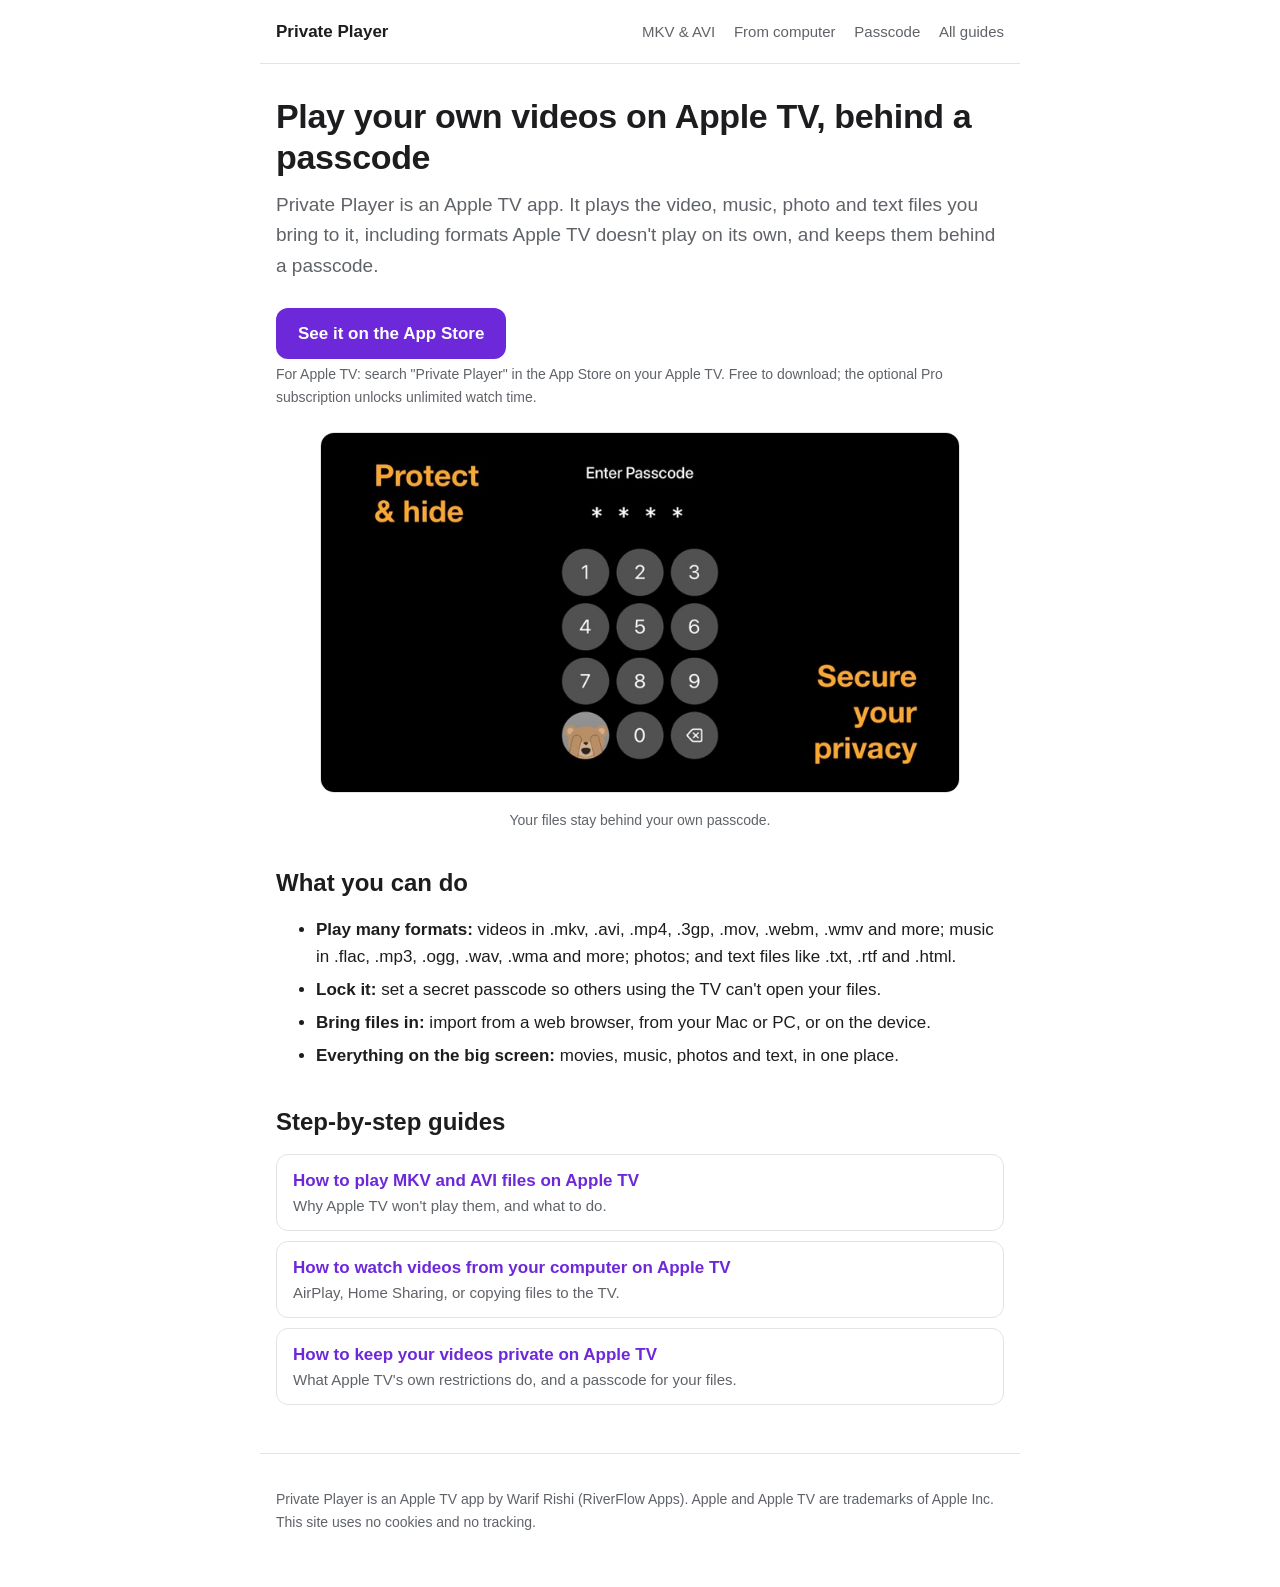
==== index.html @ 62e22e3a "Private Player website: home and three how-to guides Co-Authored-By: Claude Opus 5.5 <noreply@anthro" ====
<!doctype html>
<html lang="en">
<head>
<meta charset="utf-8">
<meta name="viewport" content="width=device-width, initial-scale=1">
<title>Private Player for Apple TV: Play MKV, AVI and More, Locked with a Passcode</title>
<meta name="description" content="A media player for Apple TV that plays MKV, AVI, WMV, FLAC and more, and keeps your videos, music, photos and text behind a passcode.">
<link rel="canonical" href="https://rishi420.github.io/private-player/">
<link rel="stylesheet" href="style.css">
<script type="application/ld+json">
{
  "@context": "https://schema.org",
  "@type": "SoftwareApplication",
  "name": "Private Player - Lock in Vault",
  "operatingSystem": "tvOS",
  "applicationCategory": "UtilitiesApplication",
  "description": "Media player and passcode vault for Apple TV.",
  "downloadUrl": "https://apps.apple.com/app/id1543602535",
  "offers": { "@type": "Offer", "price": "0", "priceCurrency": "USD" }
}
</script>
</head>
<body>
<header>
  <a class="brand" href="./">Private Player</a>
  <nav>
    <a href="play-mkv-avi-on-apple-tv.html">MKV &amp; AVI</a>
    <a href="play-videos-from-computer-on-apple-tv.html">From computer</a>
    <a href="lock-videos-on-apple-tv.html">Passcode</a>
    <a class="keep" href="./#guides">All guides</a>
  </nav>
</header>
<main>
  <h1>Play your own videos on Apple TV, behind a passcode</h1>
  <p class="lede">Private Player is an Apple TV app. It plays the video, music, photo and text files you bring to it, including formats Apple TV doesn't play on its own, and keeps them behind a passcode.</p>
  <a class="cta" href="https://apps.apple.com/app/apple-store/id1543602535?pt=117198018&amp;ct=player-home&amp;mt=8">See it on the App Store</a>
  <span class="cta-note">For Apple TV: search "Private Player" in the App Store on your Apple TV. Free to download; the optional Pro subscription unlocks unlimited watch time.</span>

  <figure class="wide">
    <img src="img/passcode.jpg" width="800" height="450" alt="Private Player passcode screen on Apple TV">
    <figcaption>Your files stay behind your own passcode.</figcaption>
  </figure>

  <h2>What you can do</h2>
  <ul>
    <li><strong>Play many formats:</strong> videos in .mkv, .avi, .mp4, .3gp, .mov, .webm, .wmv and more; music in .flac, .mp3, .ogg, .wav, .wma and more; photos; and text files like .txt, .rtf and .html.</li>
    <li><strong>Lock it:</strong> set a secret passcode so others using the TV can't open your files.</li>
    <li><strong>Bring files in:</strong> import from a web browser, from your Mac or PC, or on the device.</li>
    <li><strong>Everything on the big screen:</strong> movies, music, photos and text, in one place.</li>
  </ul>

  <h2 id="guides">Step-by-step guides</h2>
  <ul class="guides">
    <li><a href="play-mkv-avi-on-apple-tv.html">How to play MKV and AVI files on Apple TV</a><span>Why Apple TV won't play them, and what to do.</span></li>
    <li><a href="play-videos-from-computer-on-apple-tv.html">How to watch videos from your computer on Apple TV</a><span>AirPlay, Home Sharing, or copying files to the TV.</span></li>
    <li><a href="lock-videos-on-apple-tv.html">How to keep your videos private on Apple TV</a><span>What Apple TV's own restrictions do, and a passcode for your files.</span></li>
  </ul>
</main>
<footer>
  <p>Private Player is an Apple TV app by Warif Rishi (RiverFlow Apps). Apple and Apple TV are trademarks of Apple Inc. This site uses no cookies and no tracking.</p>
</footer>
</body>
</html>
---- style.css ----
:root {
  --bg: #ffffff;
  --text: #1d1d1f;
  --muted: #5f6368;
  --accent: #6d28d9;
  --accent-text: #ffffff;
  --card: #f5f5f7;
  --border: #e3e3e6;
}
@media (prefers-color-scheme: dark) {
  :root {
    --bg: #111113;
    --text: #f2f2f4;
    --muted: #a1a1a8;
    --accent: #a78bfa;
    --accent-text: #111113;
    --card: #1c1c1f;
    --border: #2c2c30;
  }
}
* { box-sizing: border-box; }
html { -webkit-text-size-adjust: 100%; }
body {
  margin: 0;
  background: var(--bg);
  color: var(--text);
  font: 17px/1.6 -apple-system, BlinkMacSystemFont, "Segoe UI", Roboto, Helvetica, Arial, sans-serif;
}
a { color: var(--accent); }
header, main, footer { max-width: 760px; margin: 0 auto; padding: 0 16px; }
header { display: flex; align-items: center; justify-content: space-between; gap: 12px; padding-top: 18px; padding-bottom: 18px; border-bottom: 1px solid var(--border); }
header .brand { font-weight: 700; text-decoration: none; color: var(--text); }
header nav a { margin-left: 14px; font-size: 15px; color: var(--muted); text-decoration: none; }
header nav a:hover { color: var(--text); }
h1 { font-size: 34px; line-height: 1.2; margin: 32px 0 12px; letter-spacing: -0.01em; }
h2 { font-size: 24px; line-height: 1.3; margin: 36px 0 10px; }
h3 { font-size: 19px; margin: 24px 0 6px; }
.lede { font-size: 19px; color: var(--muted); margin-top: 0; }
.updated { font-size: 14px; color: var(--muted); }
ol li, ul li { margin-bottom: 6px; }
.cta {
  display: inline-block; margin: 8px 0 4px; padding: 12px 22px; border-radius: 12px;
  background: var(--accent); color: var(--accent-text); font-weight: 600; text-decoration: none;
}
.cta-note { display: block; font-size: 14px; color: var(--muted); }
.box { background: var(--card); border: 1px solid var(--border); border-radius: 14px; padding: 16px 20px; margin: 24px 0; }
.box p:first-child, .box h3:first-child { margin-top: 0; }
.box p:last-child { margin-bottom: 0; }
figure { margin: 24px 0; text-align: center; }
figure img { width: 240px; max-width: 70%; height: auto; border-radius: 22px; border: 1px solid var(--border); }
figcaption { font-size: 14px; color: var(--muted); margin-top: 8px; }
.shots { display: grid; grid-template-columns: repeat(auto-fit, minmax(150px, 1fr)); gap: 14px; margin: 24px 0; }
.shots img { width: 100%; height: auto; border-radius: 18px; border: 1px solid var(--border); }
.guides { list-style: none; padding: 0; }
.guides li { border: 1px solid var(--border); border-radius: 12px; padding: 12px 16px; margin-bottom: 10px; }
.guides a { font-weight: 600; text-decoration: none; }
.guides span { display: block; font-size: 15px; color: var(--muted); }
table { width: 100%; border-collapse: collapse; margin: 16px 0; font-size: 16px; }
th, td { text-align: left; padding: 8px 10px; border-bottom: 1px solid var(--border); vertical-align: top; }
footer { margin-top: 48px; padding-top: 20px; padding-bottom: 40px; border-top: 1px solid var(--border); font-size: 14px; color: var(--muted); }
@media (max-width: 520px) {
  h1 { font-size: 28px; }
  header nav a:not(.keep) { display: none; }
}
figure.wide img { width: 100%; max-width: 640px; border-radius: 14px; }
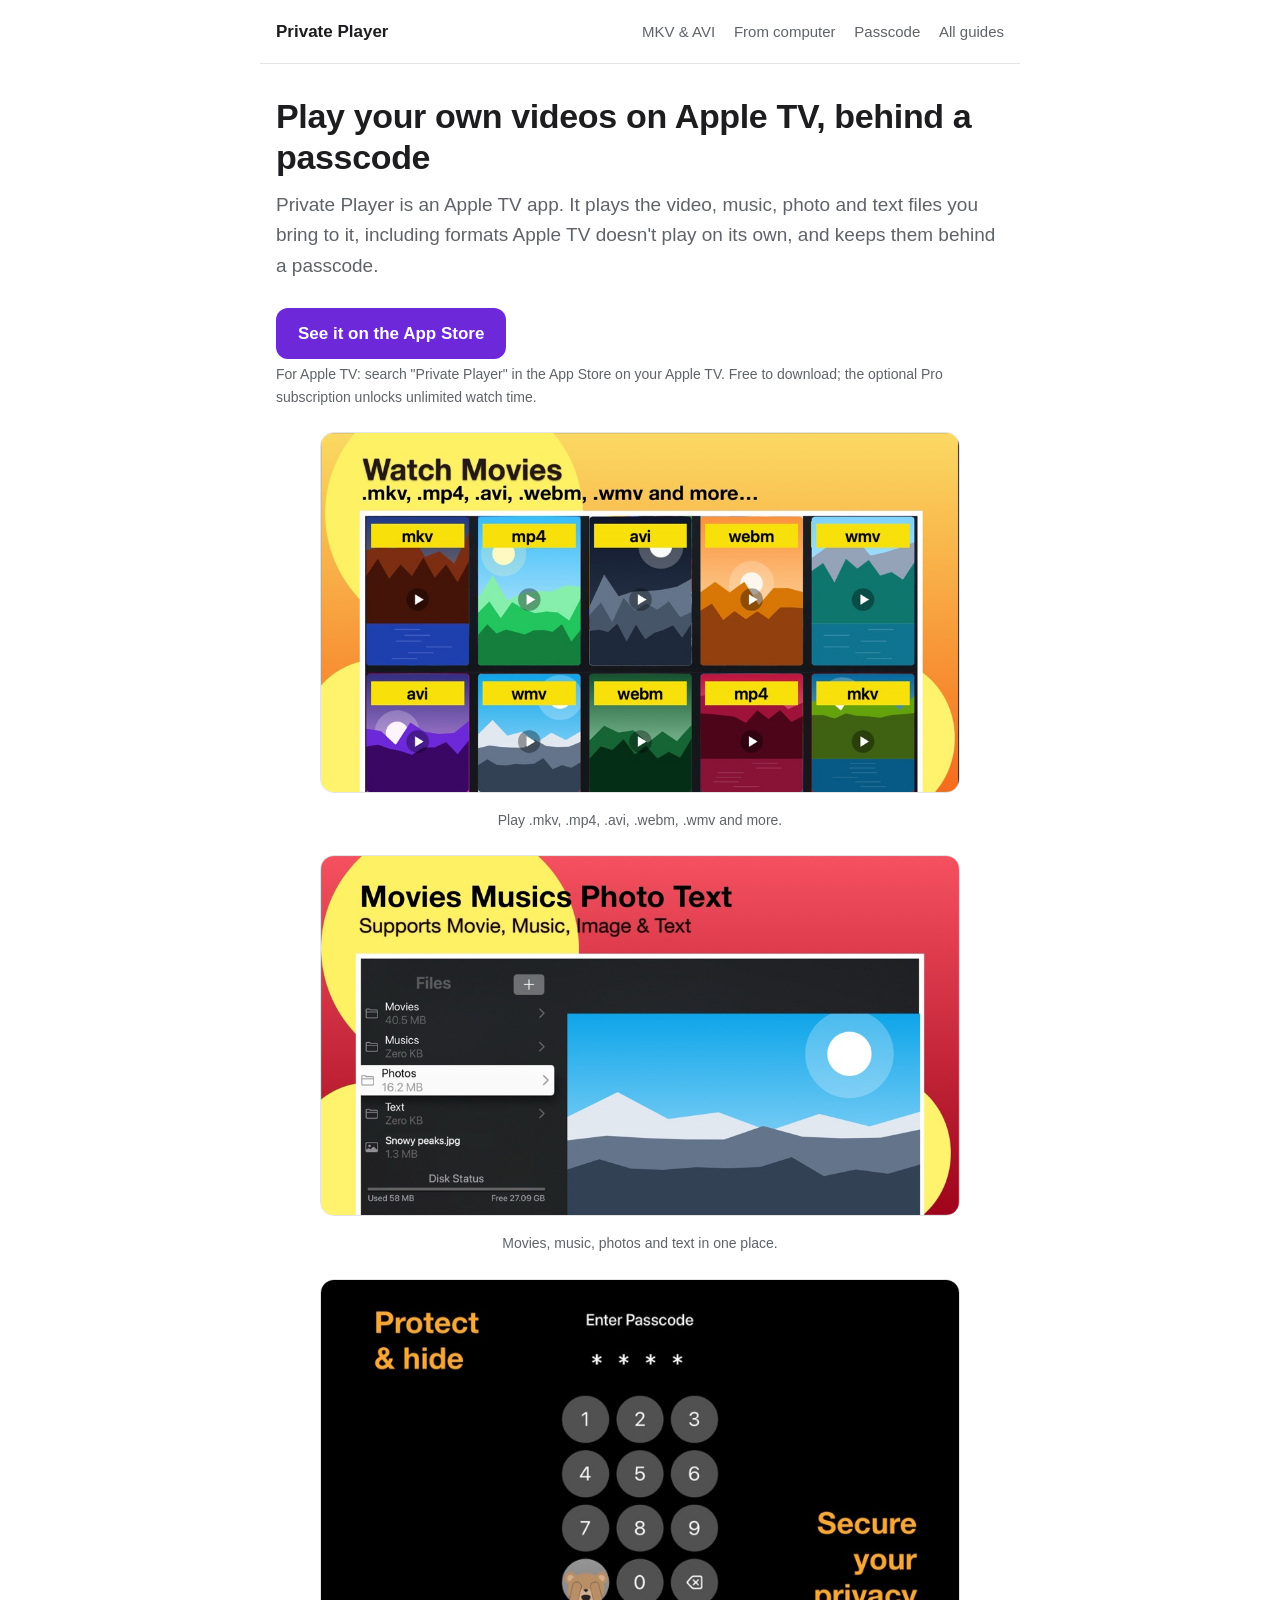
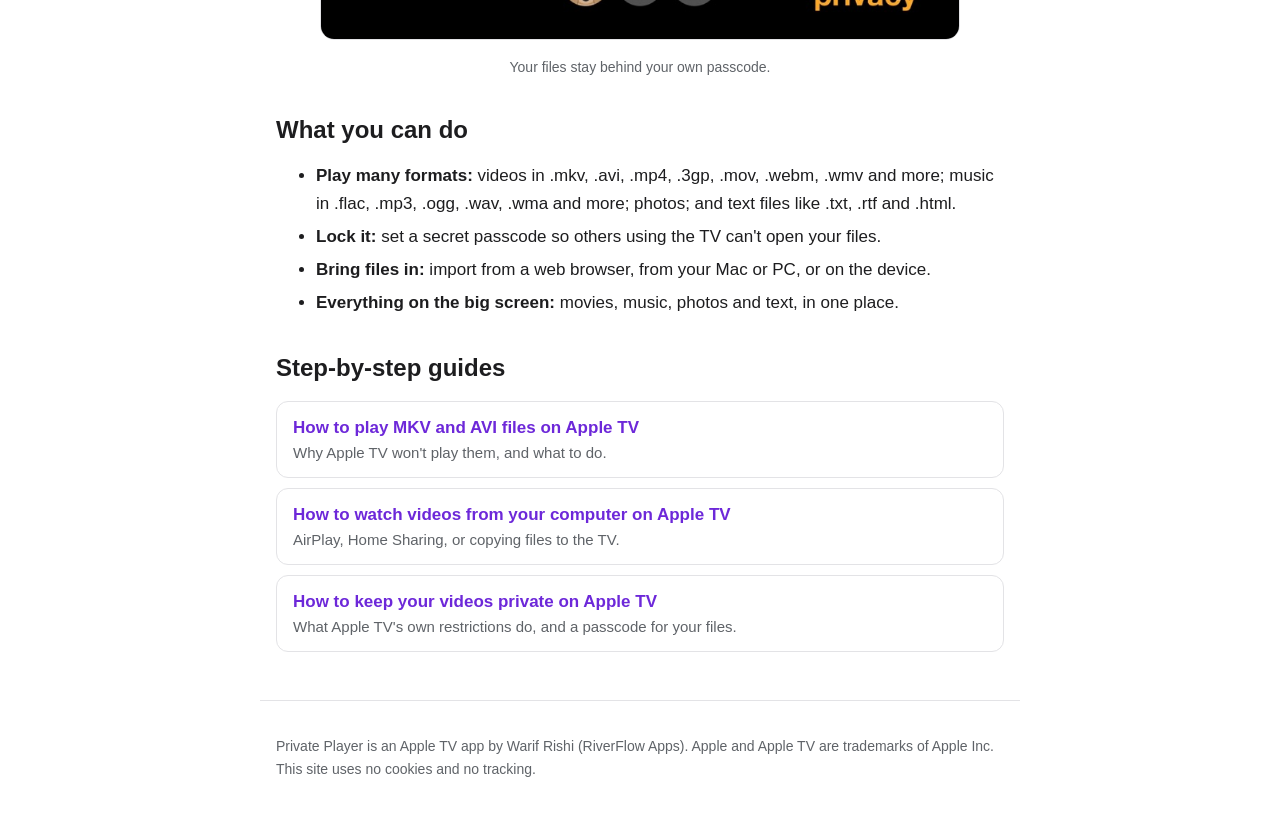
==== commit a8db8cfb: "Use new neutral screenshots Co-Authored-By: Claude Opus 5.5 <noreply@anthropic.com>" ====
--- a/index.html
+++ b/index.html
@@ -37,7 +37,15 @@
   <span class="cta-note">For Apple TV: search "Private Player" in the App Store on your Apple TV. Free to download; the optional Pro subscription unlocks unlimited watch time.</span>
 
   <figure class="wide">
-    <img src="img/passcode.jpg" width="800" height="450" alt="Private Player passcode screen on Apple TV">
+    <img src="img/watch-movies.jpg" width="960" height="540" alt="Private Player showing a grid of videos in mkv, mp4, avi, webm and wmv formats">
+    <figcaption>Play .mkv, .mp4, .avi, .webm, .wmv and more.</figcaption>
+  </figure>
+  <figure class="wide">
+    <img src="img/files.jpg" width="960" height="540" alt="Private Player file browser with Movies, Musics, Photos and Text folders" loading="lazy">
+    <figcaption>Movies, music, photos and text in one place.</figcaption>
+  </figure>
+  <figure class="wide">
+    <img src="img/passcode.jpg" width="800" height="450" alt="Private Player passcode screen on Apple TV" loading="lazy">
     <figcaption>Your files stay behind your own passcode.</figcaption>
   </figure>
 
